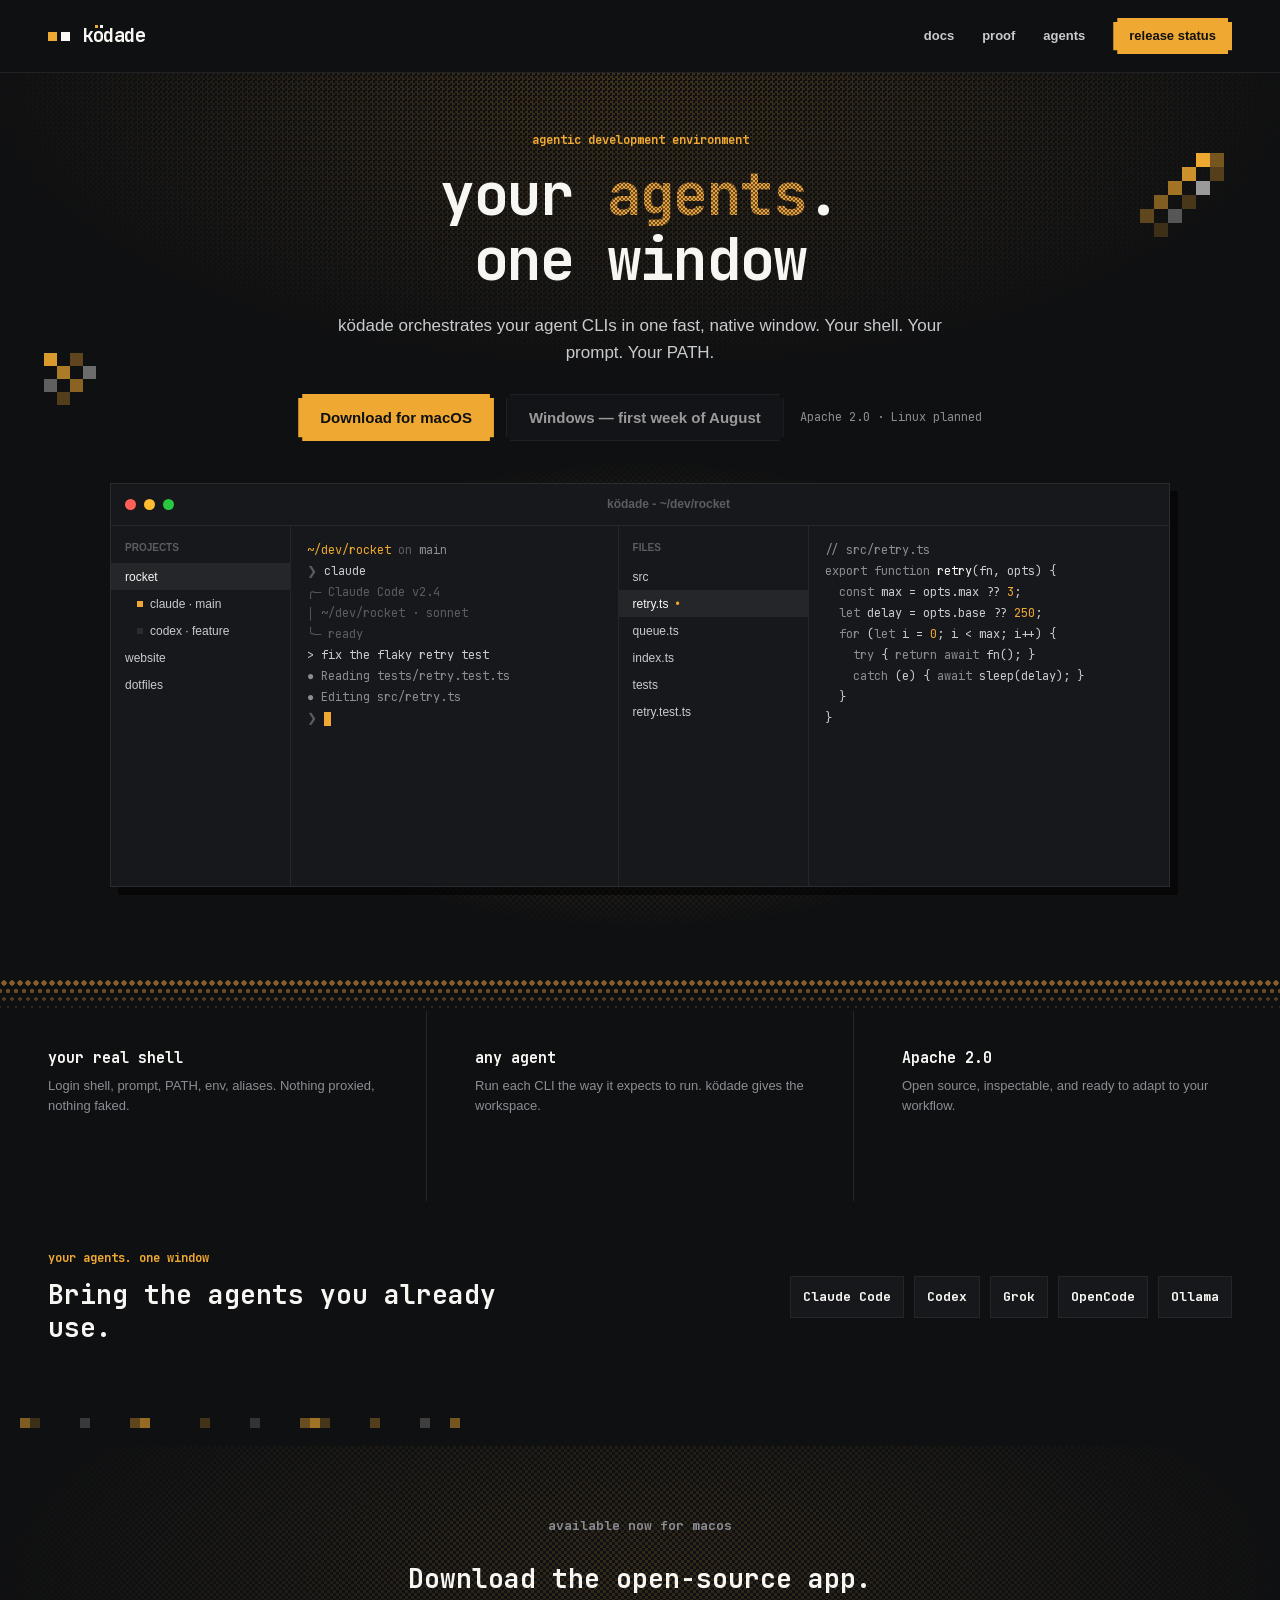
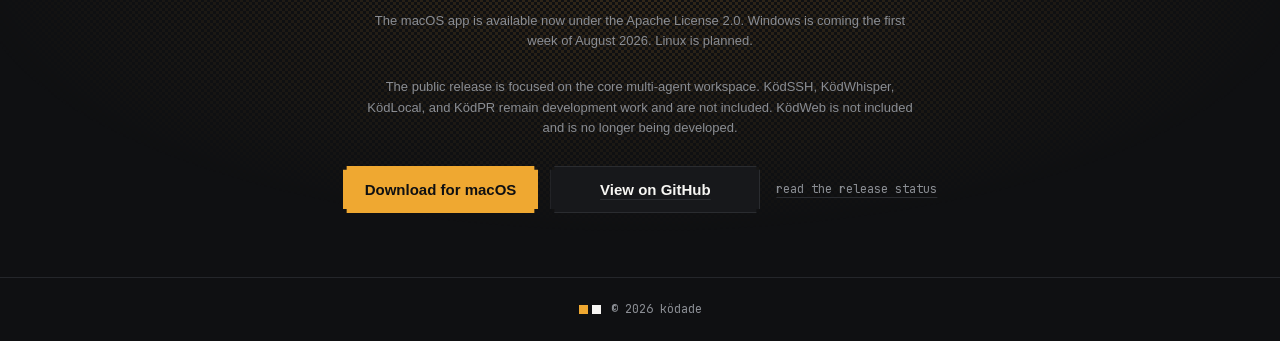
==== index.html @ 2d123f6f "docs: align site with Apache public release" ====
<!doctype html>
<html lang="en">
  <head>
    <meta charset="utf-8">
    <meta name="viewport" content="width=device-width, initial-scale=1">
    <title>ködade — your agents. one window</title>
    <meta
      name="description"
      content="ködade brings your agent CLIs together in one fast, native window. Open source under the Apache License 2.0."
    >
    <meta property="og:title" content="ködade — your agents. one window">
    <meta property="og:description" content="ködade brings your agent CLIs together in one fast, native window. Open source under the Apache License 2.0.">
    <meta property="og:type" content="website">
    <meta property="og:url" content="https://kodade.com/">
    <meta name="twitter:card" content="summary">
    <meta name="theme-color" content="#0F1012">
    <link rel="icon" href="favicon.svg" type="image/svg+xml">
    <link rel="preload" href="fonts/jetbrains-mono-latin.woff2" as="font" type="font/woff2" crossorigin>
    <link rel="stylesheet" href="styles.css">
  </head>
  <body>
    <header class="site-header" aria-label="Primary">
      <a class="brand" href="/" aria-label="ködade home">
        <span class="brand-mark" aria-hidden="true">
          <span></span>
          <span></span>
        </span>
        <span class="wordmark" aria-hidden="true">k<span class="wm-o"><span class="wm-o-space">ö</span><span class="wm-o-body">o</span><span class="wm-dot wm-dot-l"></span><span class="wm-dot wm-dot-r"></span></span>dade</span>
      </a>
      <nav class="nav-links" aria-label="Site">
        <a href="/docs/">docs</a>
        <a href="#proof">proof</a>
        <a href="#agents">agents</a>
        <a class="nav-cta pixel-clip" href="/docs/support/platform-status/">release status</a>
      </nav>
    </header>

    <main>
      <section class="hero" aria-labelledby="hero-title">
        <!-- Dither halo + ornaments behind the headline (SITE-PLAN §1, pushed
             denser than the 4a mock). All decorative, all pointer-events:none. -->
        <div class="hero-fx" aria-hidden="true">
          <!-- amber halo (5px), paper halo (3px tighter), coarse 8px amber layer -->
          <div class="dither-field hero-halo-amber"></div>
          <div class="dither-field hero-halo-paper"></div>
          <div class="dither-field hero-halo-coarse"></div>
          <!-- amber corner wedges, left + right (mock lines 44-45) -->
          <div class="dither-field hero-wedge-l"></div>
          <div class="dither-field hero-wedge-r"></div>
          <!-- pixel stair ornaments: top-right 6-col/14px, mid-left 4-col/13px -->
          <div class="pixel-stair stair-tr">
            <i class="cell-amber" style="grid-column:5;grid-row:1"></i>
            <i class="cell-amber" style="grid-column:6;grid-row:1;opacity:.45"></i>
            <i class="cell-amber" style="grid-column:4;grid-row:2;opacity:.85"></i>
            <i class="cell-amber" style="grid-column:6;grid-row:2;opacity:.3"></i>
            <i class="cell-amber" style="grid-column:3;grid-row:3;opacity:.65"></i>
            <i class="cell-paper" style="grid-column:5;grid-row:3;opacity:.6"></i>
            <i class="cell-amber" style="grid-column:2;grid-row:4;opacity:.5"></i>
            <i class="cell-amber" style="grid-column:4;grid-row:4;opacity:.25"></i>
            <i class="cell-amber" style="grid-column:1;grid-row:5;opacity:.35"></i>
            <i class="cell-paper" style="grid-column:3;grid-row:5;opacity:.3"></i>
            <i class="cell-amber" style="grid-column:2;grid-row:6;opacity:.2"></i>
          </div>
          <div class="pixel-stair stair-ml" style="--stair-cell:13px;--stair-cols:4">
            <i class="cell-amber" style="grid-column:1;grid-row:1;opacity:.9"></i>
            <i class="cell-amber" style="grid-column:3;grid-row:1;opacity:.35"></i>
            <i class="cell-amber" style="grid-column:2;grid-row:2;opacity:.7"></i>
            <i class="cell-paper" style="grid-column:4;grid-row:2;opacity:.4"></i>
            <i class="cell-paper" style="grid-column:1;grid-row:3;opacity:.35"></i>
            <i class="cell-amber" style="grid-column:3;grid-row:3;opacity:.55"></i>
            <i class="cell-amber" style="grid-column:2;grid-row:4;opacity:.3"></i>
          </div>
        </div>

        <div class="hero-copy">
          <p class="eyebrow">agentic development environment</p>
          <h1 id="hero-title"><span class="visually-hidden">your agents. one window</span><span aria-hidden="true">your <span class="headline-accent">agents</span>.<br>one window</span></h1>
          <p class="lede">
            ködade orchestrates your agent CLIs in one fast, native window.
            Your shell. Your prompt. Your PATH.
          </p>
          <div class="hero-actions">
            <div class="release-actions" aria-label="Platform release status">
              <a class="button-primary pixel-clip" href="https://github.com/Kodade/kodade/releases/latest">Download for macOS</a>
              <span class="button-secondary pixel-clip download-disabled" aria-disabled="true">Windows — first week of August</span>
            </div>
            <span class="meta-line">Apache 2.0 · Linux planned</span>
          </div>
        </div>

        <div class="product-shell-wrap">
          <!-- Double dither glow behind the window (mock lines 109-110): a wide
               6px amber field + a tighter 3px amber field, both center-masked
               ellipses. Purely decorative, sits behind the opaque window. -->
          <div class="mock-glow" aria-hidden="true">
            <div class="dither-field mock-glow-wide"></div>
            <div class="dither-field mock-glow-tight"></div>
          </div>
          <div class="product-shell" role="img" aria-label="Preview of the ködade app window: project sidebar, terminal running Claude Code, file list, and editor">
            <div class="window-bar">
              <span class="traffic traffic-red"></span>
              <span class="traffic traffic-yellow"></span>
              <span class="traffic traffic-green"></span>
              <span class="window-title">ködade - ~/dev/rocket</span>
            </div>
            <div class="workspace-preview">
              <aside class="project-rail" aria-label="Projects">
                <p class="rail-label">PROJECTS</p>
                <div class="rail-row active">rocket</div>
                <div class="rail-row nested running"><span></span>claude · main</div>
                <div class="rail-row nested"><span></span>codex · feature</div>
                <div class="rail-row">website</div>
                <div class="rail-row">dotfiles</div>
              </aside>
              <section class="terminal-pane" aria-label="Terminal">
                <p><span class="accent-text">~/dev/rocket</span> <span class="muted">on</span> <span class="dim">main</span></p>
                <p><span class="prompt">❯</span> claude</p>
                <p class="muted">╭─ Claude Code v2.4</p>
                <p class="muted">│  ~/dev/rocket · sonnet</p>
                <p class="muted">╰─ ready</p>
                <p>&gt; fix the flaky retry test</p>
                <p class="dim">● Reading tests/retry.test.ts</p>
                <p class="dim">● Editing src/retry.ts</p>
                <p><span class="prompt">❯</span> <span class="cursor"></span></p>
              </section>
              <aside class="file-rail" aria-label="Files">
                <p class="rail-label">FILES</p>
                <div class="file-row">src</div>
                <div class="file-row active">retry.ts <span>•</span></div>
                <div class="file-row">queue.ts</div>
                <div class="file-row">index.ts</div>
                <div class="file-row">tests</div>
                <div class="file-row">retry.test.ts</div>
              </aside>
              <section class="editor-pane" aria-label="Editor">
                <p class="muted">// src/retry.ts</p>
                <p><span class="muted">export function</span> <span class="bright-text">retry</span>(fn, opts) {</p>
                <p>&nbsp;&nbsp;<span class="muted">const</span> max = opts.max ?? <span class="accent-text">3</span>;</p>
                <p>&nbsp;&nbsp;<span class="muted">let</span> delay = opts.base ?? <span class="accent-text">250</span>;</p>
                <p>&nbsp;&nbsp;<span class="muted">for</span> (<span class="muted">let</span> i = <span class="accent-text">0</span>; i &lt; max; i++) {</p>
                <p>&nbsp;&nbsp;&nbsp;&nbsp;<span class="muted">try</span> { <span class="muted">return await</span> fn(); }</p>
                <p>&nbsp;&nbsp;&nbsp;&nbsp;<span class="muted">catch</span> (e) { <span class="muted">await</span> sleep(delay); }</p>
                <p>&nbsp;&nbsp;}</p>
                <p>}</p>
              </section>
            </div>
          </div>
        </div>
      </section>

      <!-- Halftone ramp seam: transition out of the hero/mock region (SITE-PLAN §2.4). -->
      <div class="halftone-ramp seam-out-of-hero" aria-hidden="true"></div>

      <section class="proof" id="proof" aria-label="Product proof points">
        <article>
          <h2>your real shell</h2>
          <p>Login shell, prompt, PATH, env, aliases. Nothing proxied, nothing faked.</p>
        </article>
        <article>
          <h2>any agent</h2>
          <p>Run each CLI the way it expects to run. ködade gives the workspace.</p>
        </article>
        <article>
          <h2>Apache 2.0</h2>
          <p>Open source, inspectable, and ready to adapt to your workflow.</p>
        </article>
      </section>

      <section class="agent-strip" id="agents" aria-labelledby="agents-title">
        <div>
          <p class="section-kicker">your agents. one window</p>
          <h2 id="agents-title">Bring the agents you already use.</h2>
        </div>
        <ul class="agent-list" aria-label="Supported agent CLIs">
          <li>Claude Code</li>
          <li>Codex</li>
          <li>Grok</li>
          <li>OpenCode</li>
          <li>Ollama</li>
        </ul>
      </section>

      <!-- Pixel-stair seam: quiet decorative band before the download section
           (SITE-PLAN §2.7). Sparse scattered cells, not a solid stripe. -->
      <div class="stair-seam" aria-hidden="true">
        <div class="pixel-stair" style="--stair-cell:10px;--stair-cols:48">
          <i class="cell-amber" style="grid-column:3;grid-row:1;opacity:.5"></i>
          <i class="cell-amber" style="grid-column:4;grid-row:1;opacity:.2"></i>
          <i class="cell-paper" style="grid-column:9;grid-row:1;opacity:.18"></i>
          <i class="cell-amber" style="grid-column:14;grid-row:1;opacity:.35"></i>
          <i class="cell-amber" style="grid-column:15;grid-row:1;opacity:.6"></i>
          <i class="cell-amber" style="grid-column:21;grid-row:1;opacity:.22"></i>
          <i class="cell-paper" style="grid-column:26;grid-row:1;opacity:.15"></i>
          <i class="cell-amber" style="grid-column:31;grid-row:1;opacity:.4"></i>
          <i class="cell-amber" style="grid-column:32;grid-row:1;opacity:.65"></i>
          <i class="cell-amber" style="grid-column:33;grid-row:1;opacity:.25"></i>
          <i class="cell-amber" style="grid-column:38;grid-row:1;opacity:.3"></i>
          <i class="cell-paper" style="grid-column:43;grid-row:1;opacity:.2"></i>
          <i class="cell-amber" style="grid-column:46;grid-row:1;opacity:.45"></i>
        </div>
      </div>

      <section class="download" id="download" aria-labelledby="download-title">
        <div class="dither-field download-dither" aria-hidden="true"></div>
        <p class="section-kicker">available now for macOS</p>
        <h2 id="download-title">Download the open-source app.</h2>
        <p>
          The macOS app is available now under the Apache License 2.0. Windows
          is coming the first week of August 2026. Linux is planned.
        </p>
        <p>
          The public release is focused on the core multi-agent workspace.
          KödSSH, KödWhisper, KödLocal, and KödPR remain development work and
          are not included. KödWeb is not included and is no longer being developed.
        </p>
        <div class="hero-actions download-actions">
          <div class="release-actions" aria-label="Platform release status">
            <a class="button-primary pixel-clip" href="https://github.com/Kodade/kodade/releases/latest">Download for macOS</a>
            <a class="button-secondary pixel-clip release-link" href="https://github.com/Kodade/kodade">View on GitHub</a>
          </div>
          <a class="meta-line release-link" href="/docs/support/platform-status/">read the release status</a>
        </div>
      </section>
    </main>

    <footer class="site-footer">
      <span class="brand-mark" aria-hidden="true">
        <span></span>
        <span></span>
      </span>
      <p>© 2026 ködade</p>
    </footer>
  </body>
</html>
---- styles.css ----
/* Self-hosted JetBrains Mono (latin subset, variable weight 100-800, ~31 KB) --
   the brand display face (DESIGN.md §3). font-display: swap so text renders
   in the fallback mono stack while it loads. */
@font-face {
  font-family: "JetBrains Mono";
  font-style: normal;
  font-weight: 100 800;
  font-display: swap;
  src: url("fonts/jetbrains-mono-latin.woff2") format("woff2");
  unicode-range: U+0000-00FF, U+0131, U+0152-0153, U+02BB-02BC, U+02C6, U+02DA,
    U+02DC, U+0304, U+0308, U+0329, U+2000-206F, U+20AC, U+2122, U+2191, U+2193,
    U+2212, U+2215, U+FEFF, U+FFFD;
}

:root {
  --ink-950: #0f1012;
  --ink-900: #17181b;
  --ink-800: #202226;
  --ink-700: #2a2c30;
  --ink-600: #5a5d63;
  --ink-500: #8a8d93;
  --ink-300: #c9cbce;
  --paper: #f7f6f3;
  --paper-raised: #ffffff;
  --accent: #e6a03c; /* hex fallback; oklch override in @supports below */
  --accent-on-light: oklch(0.66 0.14 75);
  --mono: "JetBrains Mono", "SFMono-Regular", Consolas, "Liberation Mono", monospace;
  --sans: -apple-system, BlinkMacSystemFont, "Segoe UI", sans-serif;

  /* Dither vocabulary (SITE-PLAN §1) --- raw RGB channels for the two dither
     inks, so consumers set only --dither-alpha to pick a step. */
  --dither-amber: 230, 160, 60;   /* amber ink, matches mock rgba(230,160,60) */
  --dither-paper: 247, 246, 243;  /* paper ink, matches mock rgba(247,246,243) */

  /* Dither-alpha steps (subtle -> dense). Consumers pick one via --dither-alpha. */
  --dither-a1: 0.08;   /* faint paper wash (mock line 42) */
  --dither-a2: 0.18;   /* halftone tail (mock line 177) */
  --dither-a3: 0.2;    /* amber halo base (mock line 41) */
  --dither-a4: 0.28;   /* amber wedges (mock lines 44-45) */
  --dither-a5: 0.35;   /* mock line 110 glow */
  --dither-a6: 0.5;    /* dense window glow (mock line 109) */

  /* Hard offset shadow --- never blurred (SITE-PLAN §1, mock line 111). */
  --hard-shadow: 8px 8px 0 rgba(0, 0, 0, 0.55);

  /* Product-window mock hairline (mock lines 113, 125, 134, 146, 149): a hair
     lighter than --ink-700 (window border). Scoped to the mock rather than
     reusing --ink-800, which the header also relies on. */
  --mock-hairline: #24262a;
}

/* Wide-gamut accent where oklch is supported (DESIGN.md's canonical value);
   older browsers keep the hex fallback declared in :root. */
@supports (color: oklch(0.78 0.15 75)) {
  :root {
    --accent: oklch(0.78 0.15 75);
  }
}

* {
  box-sizing: border-box;
}

/* Hard geometry baseline (SITE-PLAN §1): squared corners everywhere. Individual
   components opt back into rounding only where a real macOS widget needs it
   (traffic lights below). */
*,
*::before,
*::after {
  border-radius: 0;
}

@media (prefers-reduced-motion: no-preference) {
  html {
    scroll-behavior: smooth;
  }
}

body {
  margin: 0;
  color: var(--paper);
  background: var(--ink-950);
  font-family: var(--sans);
  font-size: 15px;
  line-height: 1.55;
}

a {
  color: inherit;
}

.site-header {
  align-items: center;
  background: var(--ink-950);
  border-bottom: 1px solid var(--ink-800);
  color: var(--paper);
  display: flex;
  gap: 24px;
  justify-content: space-between;
  padding: 18px 48px;
}

.brand {
  align-items: center;
  display: inline-flex;
  gap: 12px;
  min-width: max-content;
  text-decoration: none;
}

.brand-mark {
  display: inline-flex;
  gap: 4px;
}

.brand-mark span {
  display: block;
  height: 9px;
  width: 9px;
}

.brand-mark span:first-child {
  background: var(--accent);
}

.brand-mark span:last-child {
  background: var(--paper);
}

.wordmark {
  color: var(--paper);
  font-family: var(--mono);
  font-size: 19px;
  font-weight: 700;
  letter-spacing: -0.02em;
}

/* Pixel-umlaut o (mock lines 79-88): a hidden "ö" reserves the slot width, a
   positioned "o" sits under two 3px squares — left amber, right paper. */
.wm-o {
  display: inline-block;
  position: relative;
}
.wm-o-space {
  visibility: hidden;
}
.wm-o-body {
  bottom: 0;
  left: 0;
  position: absolute;
}
.wm-dot {
  height: 3px;
  position: absolute;
  top: 4px;
  width: 3px;
}
.wm-dot-l {
  background: var(--accent);
  left: 2px;
}
.wm-dot-r {
  background: var(--paper);
  left: 7px;
}

.nav-links {
  align-items: center;
  display: flex;
  gap: 28px;
  font-size: 13px;
  font-weight: 600;
}

.nav-links a {
  color: var(--ink-300);
  isolation: isolate; /* keep the z-index:-1 hover underlay inside the link */
  position: relative;
  text-decoration: none;
}

/* Nav-link hover: a subtle amber-dither underlay fades the text to paper --
   dither texture on hover, never a smooth color wash (SITE-PLAN §1). */
.nav-links a:not(.nav-cta)::before {
  background: conic-gradient(
    rgba(var(--dither-amber), 0.5) 25%,
    transparent 0 50%,
    rgba(var(--dither-amber), 0.5) 0 75%,
    transparent 0
  );
  background-size: 2px 2px;
  bottom: -3px;
  content: "";
  left: -3px;
  opacity: 0;
  pointer-events: none;
  position: absolute;
  right: -3px;
  top: -3px;
  z-index: -1;
}
.nav-links a:not(.nav-cta):hover {
  color: var(--paper);
}
.nav-links a:not(.nav-cta):hover::before {
  opacity: 1;
}

.nav-links .nav-cta {
  background: var(--accent);
  color: var(--ink-950);
  overflow: hidden;
  padding: 8px 16px;
  position: relative;
}
/* CTA hover: a paper-dither texture sweeps over the amber (no smooth fade). */
.cta-dither {
  overflow: hidden;
  position: relative; /* containing block for the ::after overlay */
}
.cta-dither::after {
  background: conic-gradient(
    rgba(var(--dither-paper), 0.55) 25%,
    transparent 0 50%,
    rgba(var(--dither-paper), 0.55) 0 75%,
    transparent 0
  );
  background-size: 3px 3px;
  content: "";
  inset: 0;
  opacity: 0;
  pointer-events: none;
  position: absolute;
}
.cta-dither:hover::after {
  opacity: 1;
}

/* Keyboard focus. The clip-path on .pixel-clip eats outlines drawn outside
   the shape, so the CTA focus ring sits inset, inside the clip. */
.pixel-clip:focus-visible {
  outline: 2px solid var(--ink-950);
  outline-offset: -6px;
}
.nav-links a:not(.nav-cta):focus-visible {
  color: var(--paper);
}
.nav-links a:not(.nav-cta):focus-visible::before {
  opacity: 1;
}

.hero {
  background: var(--ink-950);
  color: var(--paper);
  overflow: hidden;
  padding: 58px 48px 34px;
  position: relative;
}

/* Decorative layer holding halos, wedges, and stair ornaments. Spans the top
   of the hero; every child is pointer-events:none via its utility class. */
.hero-fx {
  inset: 0;
  overflow: hidden;
  pointer-events: none;
  position: absolute;
}

/* Dither halo behind the headline -- three stacked layers, denser than the
   mock so the texture reads at arm's length (SITE-PLAN §1 "denser fields").
   All anchored to the top of the hero. */
.hero-halo-amber,
.hero-halo-paper,
.hero-halo-coarse {
  left: 0;
  right: 0;
  top: 0;
}
.hero-halo-amber {
  --dither-cell: 5px;
  --dither-rgb: var(--dither-amber);
  --dither-alpha: 0.24; /* raised above mock's .20 */
  --dither-mask: radial-gradient(ellipse 72% 74% at 50% 0%, #000, transparent 74%);
  height: 560px;
}
.hero-halo-paper {
  --dither-cell: 3px;
  --dither-rgb: var(--dither-paper);
  --dither-alpha: 0.1; /* slightly above mock's .08 */
  --dither-mask: radial-gradient(ellipse 45% 50% at 50% 0%, #000, transparent 70%);
  height: 560px;
}
/* New coarse 8px amber layer -- low alpha, wide spread; carries the texture
   at distance without muddying the headline. */
.hero-halo-coarse {
  --dither-cell: 8px;
  --dither-rgb: var(--dither-amber);
  --dither-alpha: 0.12;
  --dither-mask: radial-gradient(ellipse 82% 66% at 50% 6%, #000, transparent 78%);
  height: 520px;
}

/* Amber corner wedges, left + right of the hero (mock lines 44-45). */
.hero-wedge-l,
.hero-wedge-r {
  --dither-cell: 6px;
  --dither-rgb: var(--dither-amber);
  --dither-alpha: 0.28;
  height: 420px;
}
.hero-wedge-l {
  --dither-mask: radial-gradient(ellipse 100% 70% at 0% 50%, #000, transparent 75%);
  left: 0;
  top: 120px;
  width: 300px;
}
.hero-wedge-r {
  --dither-mask: radial-gradient(ellipse 100% 70% at 100% 40%, #000, transparent 75%);
  height: 460px;
  right: 0;
  top: 60px;
  width: 340px;
}

/* Pixel stair scatter ornaments (mock lines 47-70). */
.stair-tr {
  position: absolute;
  right: 56px;
  top: 80px;
}
.stair-ml {
  left: 44px;
  position: absolute;
  top: 280px;
}

.hero-copy {
  margin: 0 auto 42px;
  max-width: 820px;
  position: relative; /* lift copy above .hero-fx */
  text-align: center;
  z-index: 1;
}

/* Screen-reader-only text keeps the full tagline available beside the
   aria-hidden visual treatment. */
.visually-hidden {
  border: 0;
  clip: rect(0 0 0 0);
  clip-path: inset(50%);
  height: 1px;
  overflow: hidden;
  padding: 0;
  position: absolute;
  white-space: nowrap;
  width: 1px;
}

/* Dither-textured headline accent: real JetBrains Mono bold filled with an
   amber Bayer checker via background-clip:text. */
.headline-accent {
  background-image: conic-gradient(
    rgba(var(--dither-amber), 1) 25%,
    rgba(var(--dither-amber), 0.4) 0 50%,
    rgba(var(--dither-amber), 1) 0 75%,
    rgba(var(--dither-amber), 0.4) 0
  );
  background-size: 4px 4px;
  -webkit-background-clip: text;
  background-clip: text;
  color: transparent;
}
/* Fallback: where background-clip:text is unsupported, show a solid amber word. */
@supports not ((-webkit-background-clip: text) or (background-clip: text)) {
  .headline-accent {
    background: none;
    color: var(--accent);
  }
}

.eyebrow,
.section-kicker {
  color: var(--accent);
  font-family: var(--mono);
  font-size: 12px;
  font-weight: 700;
  margin: 0 0 12px;
  text-transform: lowercase;
}

h1,
h2,
p {
  margin-top: 0;
}

h1 {
  font-family: var(--mono);
  font-size: clamp(34px, 8vw, 58px);
  font-weight: 700;
  letter-spacing: -0.03em;
  line-height: 1.12;
  margin-bottom: 20px;
}

.lede {
  color: var(--ink-300);
  font-size: 17px;
  line-height: 1.6;
  margin: 0 auto;
  max-width: 610px;
}

.hero-actions {
  align-items: center;
  display: flex;
  gap: 16px;
  justify-content: center;
  margin-top: 28px;
}

.button-primary {
  background: var(--accent);
  color: var(--ink-950);
  display: inline-flex;
  font-weight: 700;
  justify-content: center;
  min-height: 46px;
  min-width: 190px;
  padding: 12px 22px;
  text-decoration: none;
}

.button-secondary {
  align-items: center;
  background: var(--ink-900);
  border: 1px solid var(--ink-700);
  color: var(--paper);
  display: inline-flex;
  font-weight: 700;
  justify-content: center;
  min-height: 46px;
  min-width: 210px;
  padding: 11px 22px;
}

.button-primary:hover {
  filter: brightness(1.04);
}

.release-actions {
  display: flex;
  flex-wrap: wrap;
  gap: 12px;
  justify-content: center;
}

.download-disabled {
  cursor: default;
  opacity: 0.6; /* visibly inert until a real build ships */
  user-select: none;
}

.download-disabled:hover {
  filter: none;
}

.meta-line {
  color: var(--ink-500); /* ink-600 fails 4.5:1 on ink-950 */
  font-family: var(--mono);
  font-size: 12px;
}

.release-link {
  text-decoration-color: var(--ink-700);
  text-underline-offset: 4px;
}

.release-link:hover {
  color: var(--paper);
}

/* Wrapper positions the dither glow behind the window; the window itself is
   the positioned, opaque layer on top (mock lines 108-111). */
.product-shell-wrap {
  margin: 0 auto;
  /* Reserve room in the hero's (overflow:hidden) flow for the glow's bottom
     overhang (-90px, see .mock-glow-wide) so it isn't clipped. */
  margin-bottom: 90px;
  max-width: 1060px;
  position: relative;
}

/* Double dither glow (mock lines 109-110): wide 6px field with heavy overhang
   top/bottom + a tighter, shorter-reach 3px field. Both center-masked
   ellipses so the glow blooms from the middle and fades at the edges. */
.mock-glow {
  bottom: 0;
  left: 0;
  pointer-events: none;
  position: absolute;
  right: 0;
  top: 0;
}
/* Glow layers behind the window (mock lines 109-110). */
.mock-glow-wide {
  --dither-cell: 6px;
  --dither-rgb: var(--dither-amber);
  --dither-alpha: var(--dither-a6);
  --dither-mask: radial-gradient(ellipse 60% 58% at 50% 50%, #000, transparent 72%);
  bottom: -90px;
  left: 0;
  position: absolute;
  right: 0;
  top: -70px;
}
.mock-glow-tight {
  --dither-cell: 3px;
  --dither-rgb: var(--dither-amber);
  --dither-alpha: var(--dither-a5);
  --dither-mask: radial-gradient(ellipse 50% 50% at 50% 50%, #000, transparent 65%);
  bottom: -50px;
  left: 40px;
  position: absolute;
  right: 40px;
  top: -30px;
}

.product-shell {
  background: var(--ink-900);
  border: 1px solid var(--ink-700);
  box-shadow: var(--hard-shadow);
  overflow: hidden;
  position: relative;
}

.window-bar {
  align-items: center;
  border-bottom: 1px solid var(--mock-hairline);
  display: grid;
  gap: 8px;
  grid-template-columns: repeat(3, 11px) 1fr;
  padding: 11px 14px;
}

.traffic {
  border-radius: 50%;
  display: block;
  height: 11px;
  width: 11px;
}

.traffic-red {
  background: #ff5f57;
}

.traffic-yellow {
  background: #febc2e;
}

.traffic-green {
  background: #28c840;
}

.window-title {
  color: var(--ink-600);
  font-size: 12px;
  font-weight: 600;
  text-align: center;
}

.workspace-preview {
  display: grid;
  font-family: var(--mono);
  font-size: 12px;
  grid-template-columns: 180px 1fr 190px 1.1fr;
  height: 360px;
}

.project-rail,
.file-rail,
.terminal-pane,
.editor-pane {
  border-right: 1px solid var(--mock-hairline);
  min-width: 0;
  overflow: hidden;
}

.editor-pane {
  border-right: 0;
}

.project-rail,
.file-rail {
  color: var(--ink-300);
  font-family: var(--sans);
  padding: 14px 0;
}

.rail-label {
  color: var(--ink-600);
  font-size: 10px;
  font-weight: 700;
  margin: 0;
  padding: 0 14px 8px;
}

.rail-row,
.file-row {
  align-items: center;
  display: flex;
  gap: 7px;
  min-height: 27px;
  padding: 4px 14px;
  white-space: nowrap;
}

.rail-row.nested {
  padding-left: 26px;
}

.rail-row span {
  background: var(--ink-700);
  display: inline-block;
  height: 6px;
  width: 6px;
}

.rail-row.running span {
  background: var(--accent);
}

.rail-row.active,
.file-row.active {
  background: var(--mock-hairline);
  color: var(--paper);
}

.file-row.active span {
  color: var(--accent);
}

.terminal-pane,
.editor-pane {
  color: var(--ink-300);
  line-height: 1.75;
  padding: 14px 16px;
}

.terminal-pane p,
.editor-pane p {
  margin: 0;
  white-space: nowrap;
}

/* .muted covers both the terminal's boxed CLI banner (mock ink-600) and the
   editor's keyword tokens (mock ink-500) -- ink-500 wins since keywords are
   the dominant use; the one banner/comment line that needs ink-600 is
   corrected per-pane below. */
.muted {
  color: var(--ink-500);
}

.terminal-pane .muted,
.editor-pane p:first-child .muted {
  color: var(--ink-600);
}

.dim {
  color: var(--ink-500);
}

.prompt {
  color: var(--ink-600);
}

.accent-text {
  color: var(--accent);
}

.bright-text {
  color: var(--paper);
}

.cursor {
  background: var(--accent);
  display: inline-block;
  height: 14px;
  vertical-align: middle;
  width: 7px;
}

/* Halftone ramp seam out of the hero/mock region (SITE-PLAN §2.4). Negative
   margin pulls it up under the mock's glow overhang so the seam reads as the
   hero's own fade-out rather than a gap before the proof grid. */
.seam-out-of-hero {
  margin-top: -32px;
  position: relative;
  z-index: 1;
}

.agent-strip {
  align-items: center;
  background: var(--ink-950);
  color: var(--paper);
  display: grid;
  gap: 28px;
  grid-template-columns: minmax(220px, 0.7fr) 1fr;
  padding: 48px 48px 56px;
}

.agent-strip h2,
.download h2 {
  color: var(--paper);
  font-family: var(--mono);
  font-size: 26px;
  letter-spacing: 0;
  line-height: 1.25;
  margin-bottom: 0;
}

.agent-list {
  display: flex;
  flex-wrap: wrap;
  gap: 10px;
  justify-content: flex-end;
  list-style: none;
  margin: 0;
  padding: 0;
}

.agent-list li {
  background: var(--ink-900);
  border: 1px solid var(--mock-hairline);
  color: var(--paper);
  font-family: var(--mono);
  font-size: 13px;
  font-weight: 700;
  padding: 10px 12px;
}

/* Proof grid (mock lines 180-194): 1px #24262A gutters via the grid-gap trick
   -- the grid background paints the gutter color, each cell paints ink-950
   over it, so only the 1px seams between/around cells show the gutter. */
.proof {
  background: var(--mock-hairline);
  display: grid;
  gap: 1px;
  grid-template-columns: repeat(3, 1fr);
}

.proof article {
  background: var(--ink-950);
  display: flex;
  flex-direction: column;
  gap: 6px;
  min-height: 190px;
  padding: 36px 48px;
}

.proof h2 {
  color: var(--paper);
  font-family: var(--mono);
  font-size: 15px;
  font-weight: 700;
  letter-spacing: 0;
  margin-bottom: 0;
}

.proof p,
.download p {
  color: var(--ink-500);
  font-size: 13px;
  line-height: 1.55;
  margin-bottom: 0;
}

/* Pixel-stair seam before the download section (SITE-PLAN §2.7): sparse,
   decorative, low-opacity scatter -- a quiet seam, not a stripe. */
.stair-seam {
  overflow: hidden;
  padding: 18px 0;
}

.download {
  background: var(--ink-950);
  color: var(--paper);
  overflow: hidden;
  padding: 54px 48px 64px;
  position: relative;
  text-align: center;
}

/* Very low-alpha amber field behind the download copy for depth (SITE-PLAN
   §2.5) -- a1/a2 steps only, legibility comes first. */
.download-dither {
  --dither-cell: 6px;
  --dither-rgb: var(--dither-amber);
  --dither-alpha: var(--dither-a2);
  --dither-mask: radial-gradient(ellipse 70% 80% at 50% 30%, #000, transparent 75%);
  inset: 0;
  position: absolute;
}

.download > :not(.download-dither) {
  position: relative;
  z-index: 1;
}

.download p {
  color: var(--ink-500);
  margin: 16px auto 26px;
  max-width: 560px;
}

.download-actions {
  justify-content: center;
}

.site-footer {
  align-items: center;
  background: var(--ink-950);
  border-top: 1px solid var(--mock-hairline);
  color: var(--ink-500); /* ink-600 fails 4.5:1 on ink-950 */
  display: flex;
  font-family: var(--mono);
  font-size: 12px;
  gap: 10px;
  justify-content: center;
  padding: 22px 48px;
}

.site-footer p {
  margin: 0;
}

/* ==========================================================================
   DITHER / PIXEL VOCABULARY (SITE-PLAN §1) --- pure-CSS textures, zero images.
   All fields degrade to nothing where mask-image is unsupported (see @supports
   guard at the bottom of this block).
   ========================================================================== */

/* --- Bayer dither field ---------------------------------------------------
   The 2x2 conic checker from the mock (lines 40-45), parameterized. Drop a
   positioned div with .dither-field and override the custom properties:
     --dither-cell   cell size: 3px | 5px | 6px | 8px
     --dither-rgb    var(--dither-amber) or var(--dither-paper)
     --dither-alpha  one of --dither-a1..a6 (or a raw 0-1 number)
     --dither-mask   a radial-gradient() that shapes the field to a soft blob
   Consumer is responsible for position/size (absolute, width/height, insets).
   Defaults live in var() fallbacks (not declarations) so consumer overrides
   win regardless of where they sit in the cascade. */
.dither-field {
  pointer-events: none;
  background: conic-gradient(
    rgba(var(--dither-rgb, var(--dither-amber)), var(--dither-alpha, var(--dither-a3))) 25%,
    transparent 0 50%,
    rgba(var(--dither-rgb, var(--dither-amber)), var(--dither-alpha, var(--dither-a3))) 0 75%,
    transparent 0
  );
  background-size: var(--dither-cell, 5px) var(--dither-cell, 5px);
  -webkit-mask: var(--dither-mask, radial-gradient(ellipse 70% 72% at 50% 0%, #000, transparent 74%));
  mask: var(--dither-mask, radial-gradient(ellipse 70% 72% at 50% 0%, #000, transparent 74%));
}

/* --- Halftone ramp --------------------------------------------------------
   The 4-row shrinking-dot seam from the mock (lines 172-178), as one element
   with four stacked radial-gradient layers. Amber by default; override
   --halftone-rgb to var(--dither-paper) for a paper seam. Each row is 8px tall
   with a smaller/fainter dot than the one above, so the texture fades out. */
.halftone-ramp {
  --halftone-rgb: var(--dither-amber);
  pointer-events: none;
  height: 32px;
  background-image:
    radial-gradient(circle at 50% 50%, rgba(var(--halftone-rgb), 0.55) 44%, transparent 48%),
    radial-gradient(circle at 50% 50%, rgba(var(--halftone-rgb), 0.42) 36%, transparent 40%),
    radial-gradient(circle at 50% 50%, rgba(var(--halftone-rgb), 0.3) 28%, transparent 32%),
    radial-gradient(circle at 50% 50%, rgba(var(--halftone-rgb), 0.18) 20%, transparent 24%);
  background-size: 8px 8px;
  background-position:
    0 0,      /* row 1: densest, top */
    4px 8px,  /* row 2: offset half-cell, staggered */
    0 16px,   /* row 3 */
    4px 24px; /* row 4: faintest, bottom */
  background-repeat: repeat-x;
}

/* --- Pixel stair ornament -------------------------------------------------
   CSS-grid scatter from the mock (lines 47-70). This class is just the grid
   container; each ornament's cells are placed per-instance (inline grid-column/
   grid-row + amber/paper background + opacity), because every scatter is unique.
   Default cell 14px; override --stair-cell (mock uses 13px and 14px). */
.pixel-stair {
  --stair-cell: 14px;
  display: grid;
  grid-template-columns: repeat(var(--stair-cols, 6), var(--stair-cell));
  grid-auto-rows: var(--stair-cell);
  pointer-events: none;
}
/* Convenience cell colors so instances can use classes instead of inline bg. */
.pixel-stair .cell-amber { background: var(--accent); }
.pixel-stair .cell-paper { background: var(--paper); }

/* --- Stair-stepped corner clip -------------------------------------------
   Subtle 2-3 step pixel corner for buttons/cards (SITE-PLAN §1 "pixel-clipped
   edges"). --clip-step is the pixel depth of each stair (default 4px). Applied
   via clip-path polygon: all four corners get a 2-step notch. */
.pixel-clip {
  --clip-step: 4px;
  clip-path: polygon(
    var(--clip-step) 0,
    calc(100% - var(--clip-step)) 0,
    calc(100% - var(--clip-step)) var(--clip-step),
    100% var(--clip-step),
    100% calc(100% - var(--clip-step)),
    calc(100% - var(--clip-step)) calc(100% - var(--clip-step)),
    calc(100% - var(--clip-step)) 100%,
    var(--clip-step) 100%,
    var(--clip-step) calc(100% - var(--clip-step)),
    0 calc(100% - var(--clip-step)),
    0 var(--clip-step),
    var(--clip-step) var(--clip-step)
  );
}

/* --- Hard offset shadow ---------------------------------------------------
   The offset-never-blurred shadow (mock line 111). Utility for cards/mock. */
.hard-shadow {
  box-shadow: var(--hard-shadow);
}

/* --- Graceful degradation -------------------------------------------------
   Dither fields rely on mask-image to be shaped; without it they would paint as
   full-bleed checkerboards over the whole page. Default the field to hidden and
   only reveal it where masks are supported, so unmasked browsers get the clean
   dark layout. (Halftone ramp and pixel stairs need no mask and always show.) */
.dither-field { display: none; }
@supports (mask-image: radial-gradient(#000, transparent)) or
          (-webkit-mask-image: radial-gradient(#000, transparent)) {
  .dither-field { display: block; }
}

@media (max-width: 920px) {
  .site-header {
    align-items: flex-start;
    flex-direction: column;
    padding: 16px 22px;
  }

  .nav-links {
    gap: 16px;
    overflow-x: auto;
    width: 100%;
  }

  .hero {
    padding: 42px 22px 26px;
  }

  .lede {
    font-size: 16px;
  }

  .hero-actions {
    align-items: stretch;
    flex-direction: column;
  }

  .release-actions {
    flex-direction: column;
  }

  .meta-line {
    text-align: center;
  }

  .product-shell {
    box-shadow: 5px 5px 0 rgba(0, 0, 0, 0.5);
  }

  .workspace-preview {
    grid-template-columns: 150px minmax(360px, 1fr);
    height: 300px;
    overflow-x: auto;
  }

  .file-rail,
  .editor-pane {
    display: none;
  }

  .agent-strip,
  .proof {
    grid-template-columns: 1fr;
  }

  .agent-strip {
    padding: 34px 22px;
  }

  .agent-list {
    justify-content: flex-start;
  }

  .proof article {
    border-right: 0;
    min-height: 0;
    padding: 30px 22px;
  }

  .download {
    padding: 44px 22px 54px;
  }
}

/* Below ~700px: hide the stair ornaments and corner wedges, and soften the
   halo so texture never crowds the copy at small sizes (SITE-PLAN §4). */
@media (max-width: 700px) {
  .stair-tr,
  .stair-ml,
  .hero-wedge-l,
  .hero-wedge-r {
    display: none;
  }

  .hero-halo-amber {
    --dither-alpha: 0.18;
    height: 380px;
  }
  .hero-halo-paper {
    height: 380px;
  }
  .hero-halo-coarse {
    --dither-alpha: 0.09;
    height: 360px;
  }
}

@media (max-width: 560px) {
  .nav-links {
    font-size: 12px;
  }

  .nav-links .nav-cta {
    padding: 7px 10px;
  }

  .button-primary,
  .button-secondary {
    width: 100%;
  }

  .product-shell {
    margin-left: -8px;
    margin-right: -8px;
  }

  .workspace-preview {
    grid-template-columns: 128px 330px;
  }

  .project-rail,
  .terminal-pane {
    font-size: 11px;
  }
}

/* ==========================================================================
   Motion pass (SITE-PLAN §3) -- cursor blink, session-dot pulse, dither
   shimmer. Compositor-cheap only: opacity + background-position, nothing
   layout/paint-heavy. Entirely gated behind prefers-reduced-motion so the
   no-preference branch is the only place motion exists; the default (no
   media query matched) state above is the fully-static, reduced-motion page.
   ========================================================================== */
@media (prefers-reduced-motion: no-preference) {
  /* Block cursor blink -- 1s step-end, on/off like a real terminal caret. */
  .cursor {
    animation: cursor-blink 1s step-end infinite;
  }

  @keyframes cursor-blink {
    0%, 50% { opacity: 1; }
    50.01%, 100% { opacity: 0; }
  }

  /* Session dot pulse -- "claude · main" running indicator (DESIGN.md §4.6:
     state is visible, quiet). Slow ease-in-out breathing between full and
     dim, never a hard blink -- reads as alive, not as an alert. */
  .rail-row.running span {
    animation: session-pulse 2.8s ease-in-out infinite;
  }

  @keyframes session-pulse {
    0%, 100% { opacity: 1; }
    50% { opacity: 0.35; }
  }

  /* Dither shimmer -- one halo layer only (the coarse 8px field; it has the
     most visible cells so the drift reads at all without calling attention
     to itself). The checker moves to an oversized ::before animated with
     transform (compositor-friendly) instead of background-position (which
     would repaint the masked layer every frame); the parent keeps the mask
     and clips the child. Drifting exactly one whole 8px cell over 32s makes
     the loop point invisible. */
  .hero-halo-coarse {
    background: none;
    overflow: hidden;
  }
  .hero-halo-coarse::before {
    animation: dither-shimmer 32s linear infinite;
    background: conic-gradient(
      rgba(var(--dither-rgb, var(--dither-amber)), var(--dither-alpha, var(--dither-a3))) 25%,
      transparent 0 50%,
      rgba(var(--dither-rgb, var(--dither-amber)), var(--dither-alpha, var(--dither-a3))) 0 75%,
      transparent 0
    );
    background-size: var(--dither-cell, 8px) var(--dither-cell, 8px);
    content: "";
    inset: -8px 0 0 -8px;
    position: absolute;
    will-change: transform;
  }

  @keyframes dither-shimmer {
    from { transform: translate(0, 0); }
    to { transform: translate(8px, 8px); }
  }
}
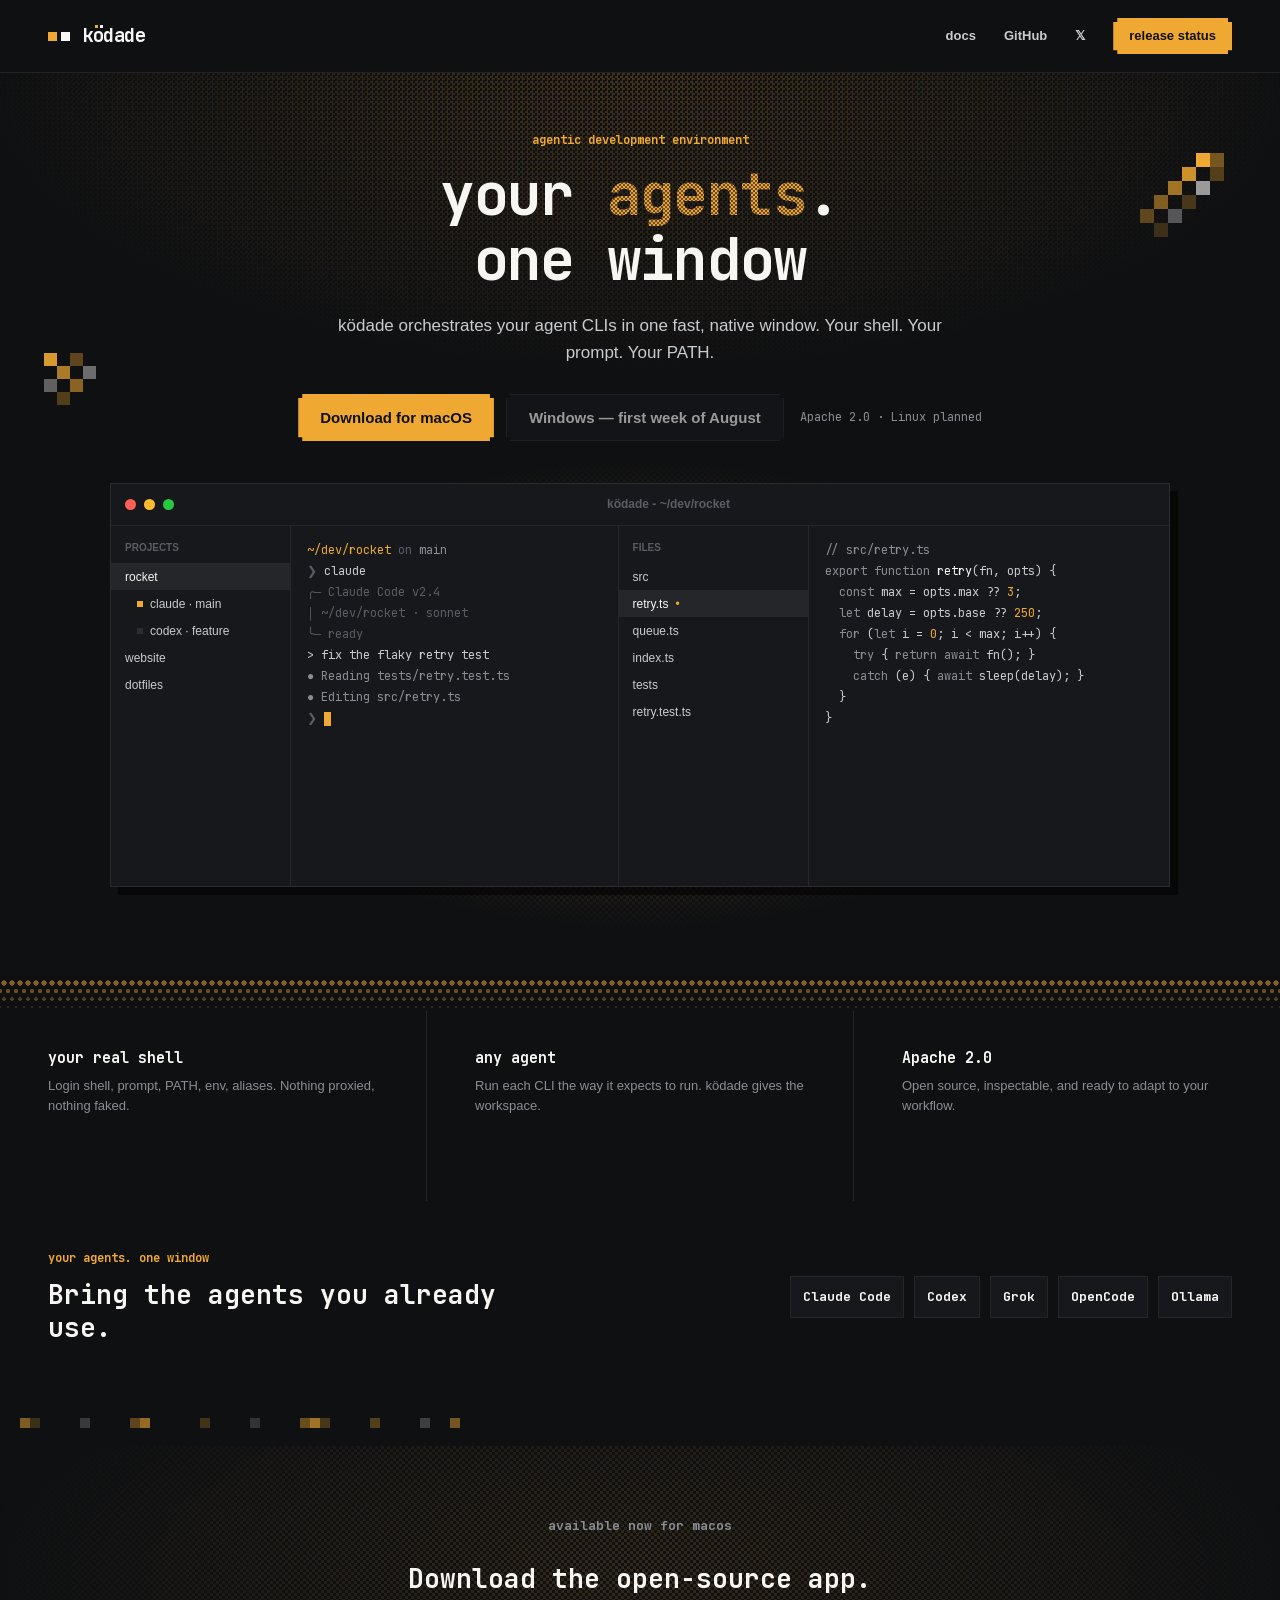
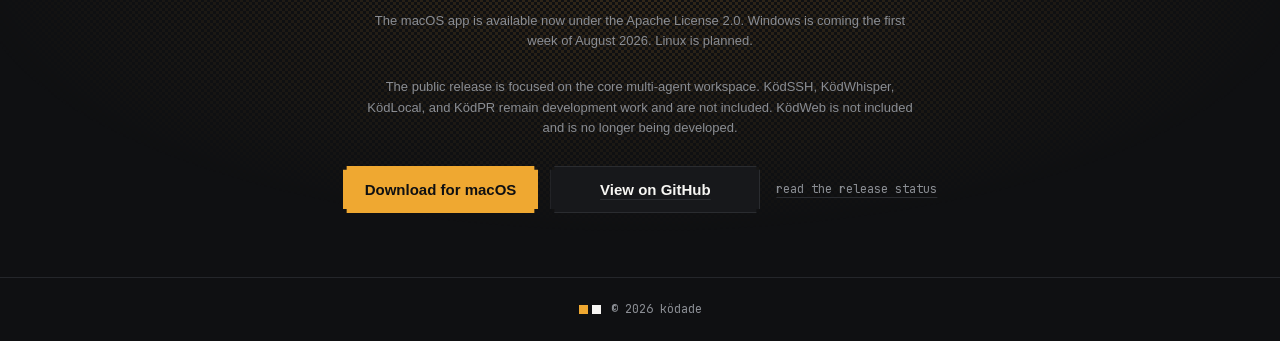
==== commit bc6221cb: "feat: link GitHub and X accounts" ====
--- a/index.html
+++ b/index.html
@@ -13,6 +13,7 @@
     <meta property="og:type" content="website">
     <meta property="og:url" content="https://kodade.com/">
     <meta name="twitter:card" content="summary">
+    <meta name="twitter:site" content="@kodadeapp">
     <meta name="theme-color" content="#0F1012">
     <link rel="icon" href="favicon.svg" type="image/svg+xml">
     <link rel="preload" href="fonts/jetbrains-mono-latin.woff2" as="font" type="font/woff2" crossorigin>
@@ -29,8 +30,8 @@
       </a>
       <nav class="nav-links" aria-label="Site">
         <a href="/docs/">docs</a>
-        <a href="#proof">proof</a>
-        <a href="#agents">agents</a>
+        <a href="https://github.com/Kodade/kodade">GitHub</a>
+        <a href="https://x.com/kodadeapp" rel="me" aria-label="ködade on 𝕏 (@kodadeapp)">𝕏</a>
         <a class="nav-cta pixel-clip" href="/docs/support/platform-status/">release status</a>
       </nav>
     </header>
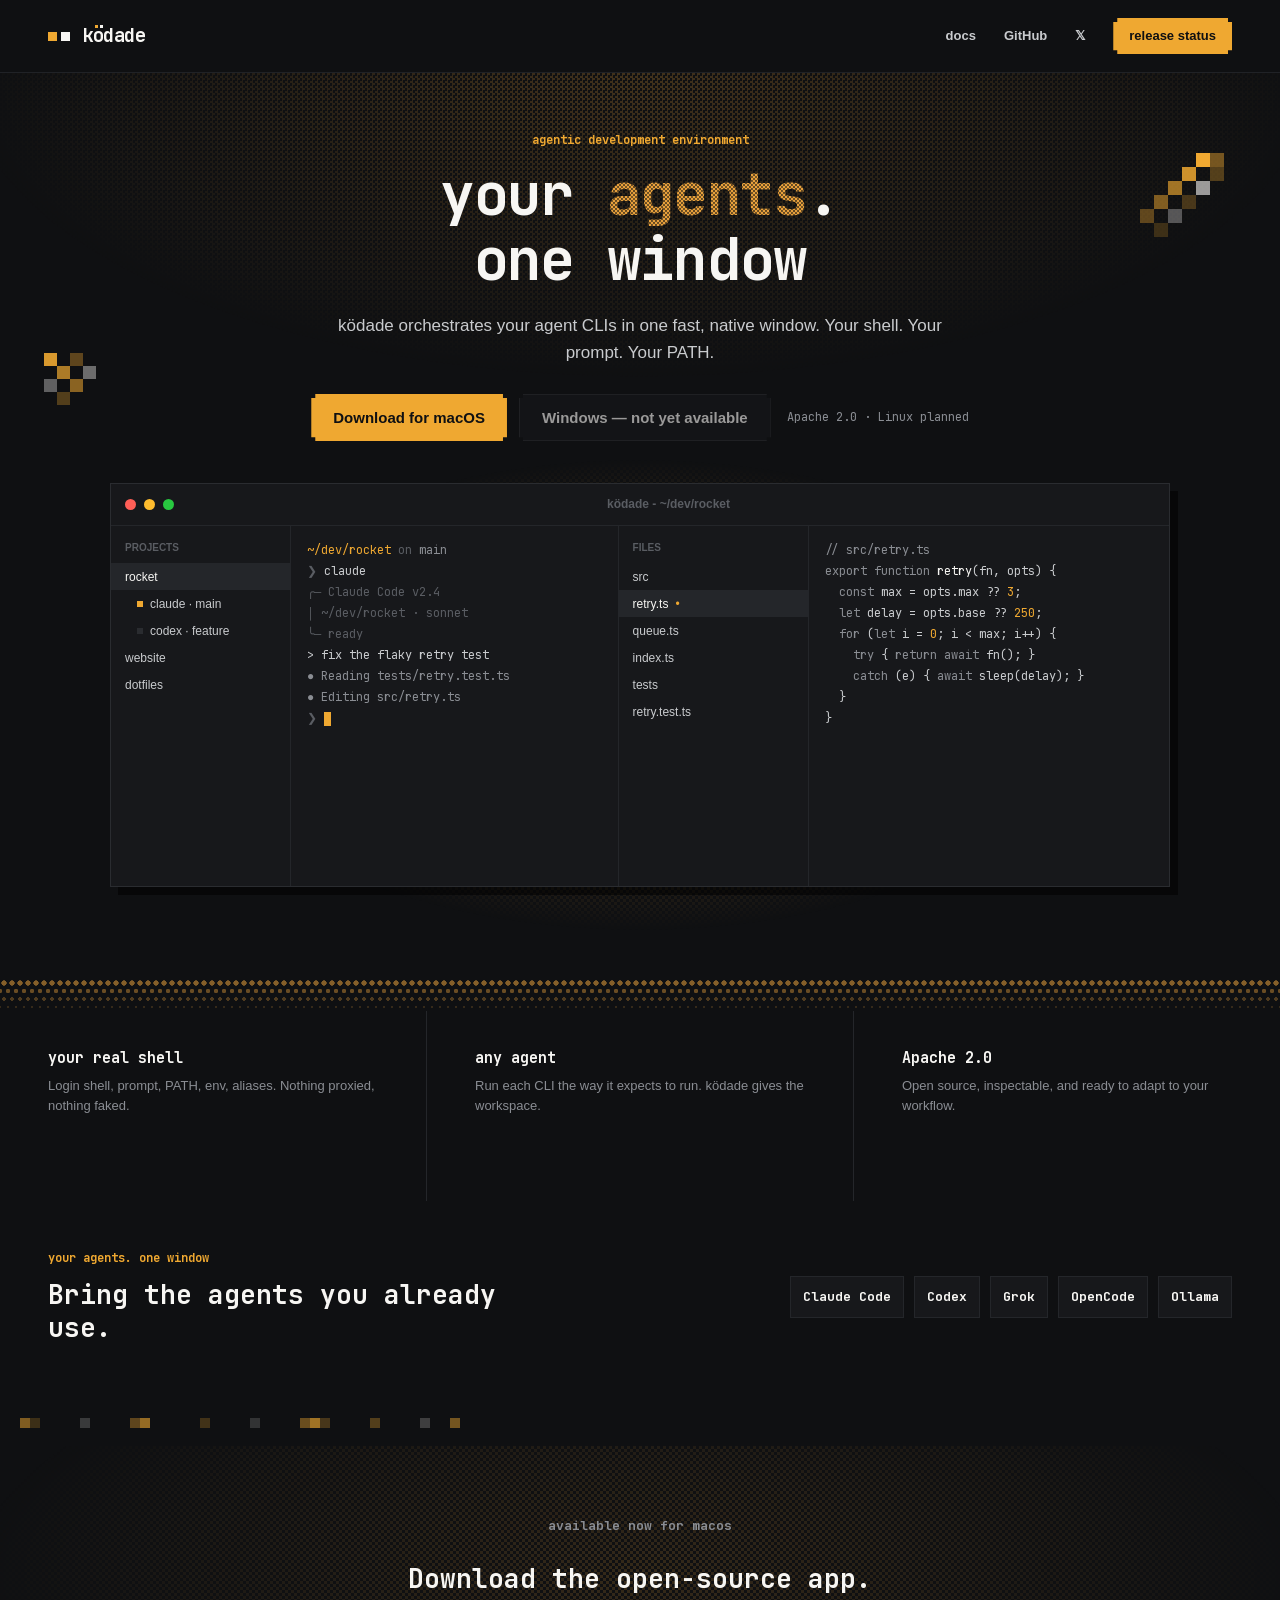
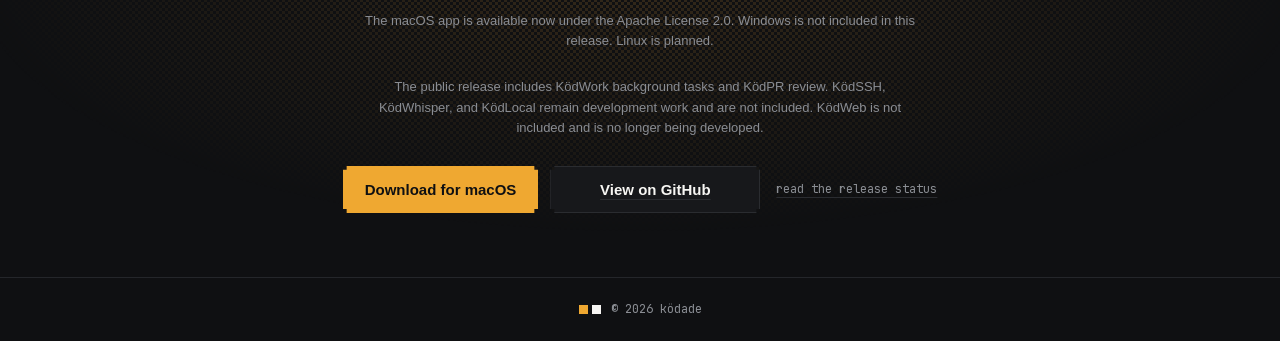
==== commit 1454162a: "docs: publish Ködade 1.7.0 Signed-off-by: ContractorKeith <ContractorKeith@users.noreply.github.com>" ====
--- a/index.html
+++ b/index.html
@@ -82,8 +82,8 @@
           </p>
           <div class="hero-actions">
             <div class="release-actions" aria-label="Platform release status">
-              <a class="button-primary pixel-clip" href="https://github.com/Kodade/kodade/releases/latest">Download for macOS</a>
-              <span class="button-secondary pixel-clip download-disabled" aria-disabled="true">Windows — first week of August</span>
+              <a class="button-primary pixel-clip" href="https://github.com/Kodade/kodade/releases/download/v1.7.0/kodade_1.7.0_aarch64.dmg">Download for macOS</a>
+              <span class="button-secondary pixel-clip download-disabled" aria-disabled="true">Windows — not yet available</span>
             </div>
             <span class="meta-line">Apache 2.0 · Linux planned</span>
           </div>
@@ -207,16 +207,16 @@
         <h2 id="download-title">Download the open-source app.</h2>
         <p>
           The macOS app is available now under the Apache License 2.0. Windows
-          is coming the first week of August 2026. Linux is planned.
+          is not included in this release. Linux is planned.
         </p>
         <p>
-          The public release is focused on the core multi-agent workspace.
-          KödSSH, KödWhisper, KödLocal, and KödPR remain development work and
-          are not included. KödWeb is not included and is no longer being developed.
+          The public release includes KödWork background tasks and KödPR review.
+          KödSSH, KödWhisper, and KödLocal remain development work and are not
+          included. KödWeb is not included and is no longer being developed.
         </p>
         <div class="hero-actions download-actions">
           <div class="release-actions" aria-label="Platform release status">
-            <a class="button-primary pixel-clip" href="https://github.com/Kodade/kodade/releases/latest">Download for macOS</a>
+            <a class="button-primary pixel-clip" href="https://github.com/Kodade/kodade/releases/download/v1.7.0/kodade_1.7.0_aarch64.dmg">Download for macOS</a>
             <a class="button-secondary pixel-clip release-link" href="https://github.com/Kodade/kodade">View on GitHub</a>
           </div>
           <a class="meta-line release-link" href="/docs/support/platform-status/">read the release status</a>
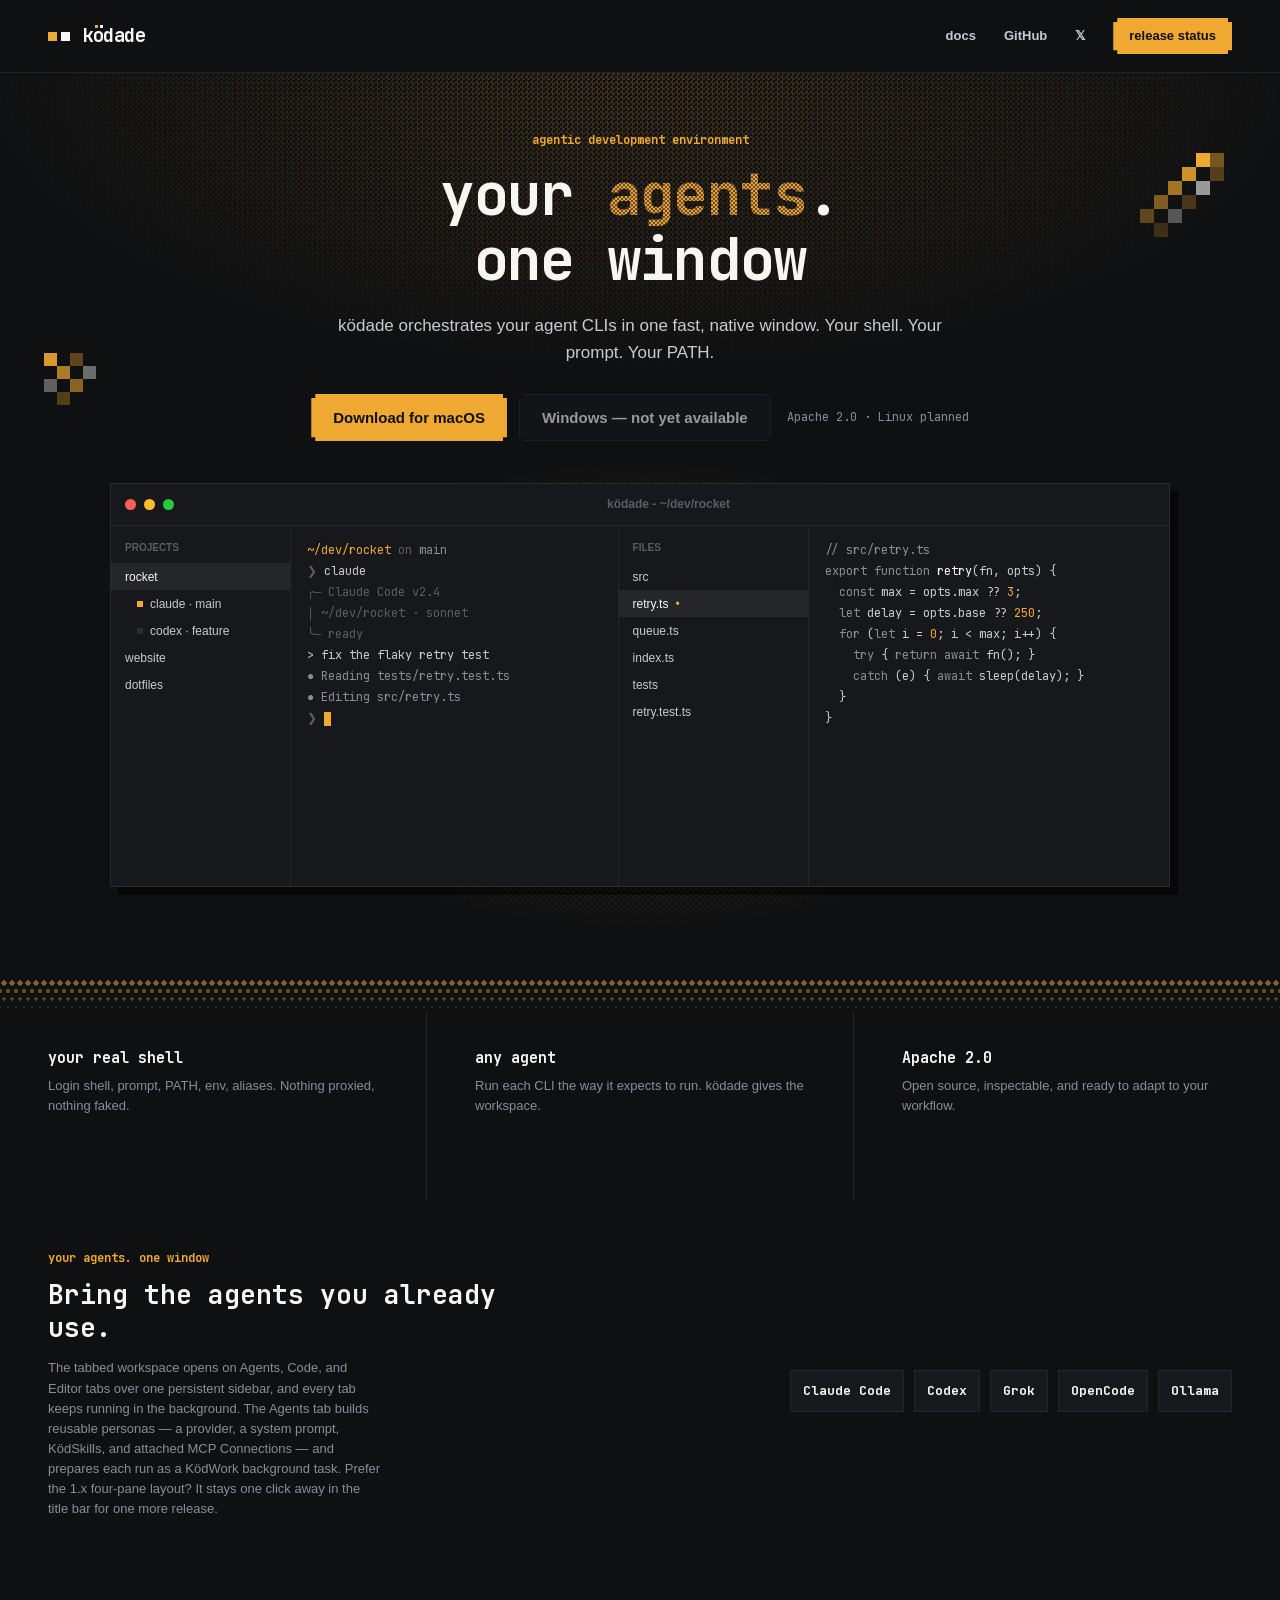
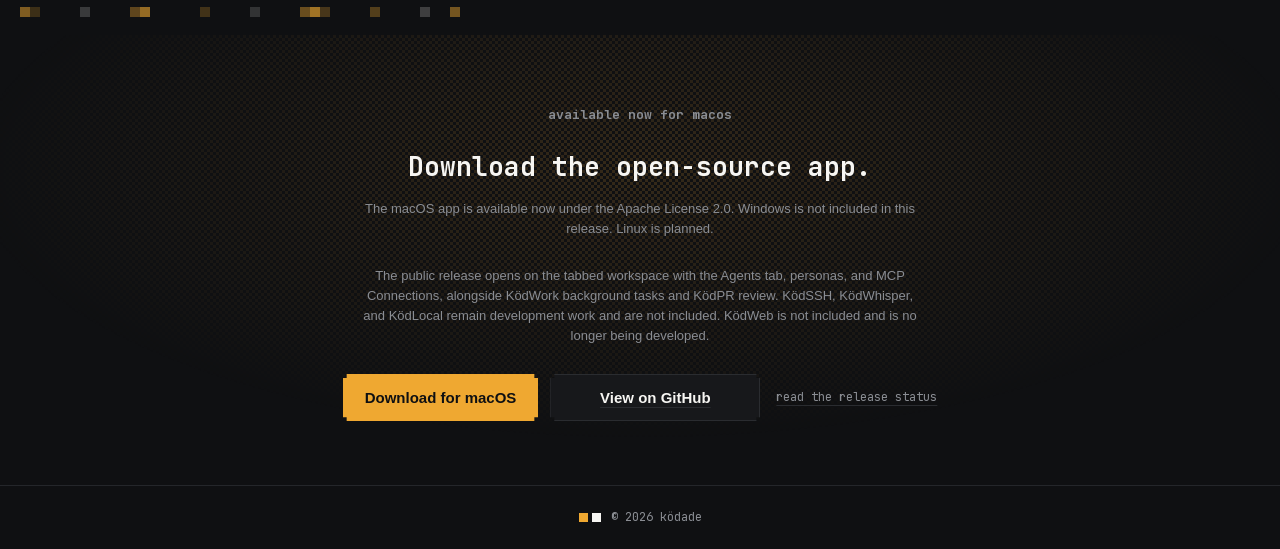
==== commit 59ac9e09: "docs: update kodade.com for the Ködade v2.0.0 release - Point landing download links at v2.0.0 and r" ====
--- a/index.html
+++ b/index.html
@@ -82,7 +82,7 @@
           </p>
           <div class="hero-actions">
             <div class="release-actions" aria-label="Platform release status">
-              <a class="button-primary pixel-clip" href="https://github.com/Kodade/kodade/releases/download/v1.7.0/kodade_1.7.0_aarch64.dmg">Download for macOS</a>
+              <a class="button-primary pixel-clip" href="https://github.com/Kodade/kodade/releases/download/v2.0.0/kodade_2.0.0_aarch64.dmg">Download for macOS</a>
               <span class="button-secondary pixel-clip download-disabled" aria-disabled="true">Windows — not yet available</span>
             </div>
             <span class="meta-line">Apache 2.0 · Linux planned</span>
@@ -171,6 +171,14 @@
         <div>
           <p class="section-kicker">your agents. one window</p>
           <h2 id="agents-title">Bring the agents you already use.</h2>
+          <p class="section-lede">
+            The tabbed workspace opens on Agents, Code, and Editor tabs over one
+            persistent sidebar, and every tab keeps running in the background.
+            The Agents tab builds reusable personas — a provider, a system
+            prompt, KödSkills, and attached MCP Connections — and prepares each
+            run as a KödWork background task. Prefer the 1.x four-pane layout?
+            It stays one click away in the title bar for one more release.
+          </p>
         </div>
         <ul class="agent-list" aria-label="Supported agent CLIs">
           <li>Claude Code</li>
@@ -210,13 +218,15 @@
           is not included in this release. Linux is planned.
         </p>
         <p>
-          The public release includes KödWork background tasks and KödPR review.
-          KödSSH, KödWhisper, and KödLocal remain development work and are not
-          included. KödWeb is not included and is no longer being developed.
+          The public release opens on the tabbed workspace with the Agents tab,
+          personas, and MCP Connections, alongside KödWork background tasks and
+          KödPR review. KödSSH, KödWhisper, and KödLocal remain development work
+          and are not included. KödWeb is not included and is no longer being
+          developed.
         </p>
         <div class="hero-actions download-actions">
           <div class="release-actions" aria-label="Platform release status">
-            <a class="button-primary pixel-clip" href="https://github.com/Kodade/kodade/releases/download/v1.7.0/kodade_1.7.0_aarch64.dmg">Download for macOS</a>
+            <a class="button-primary pixel-clip" href="https://github.com/Kodade/kodade/releases/download/v2.0.0/kodade_2.0.0_aarch64.dmg">Download for macOS</a>
             <a class="button-secondary pixel-clip release-link" href="https://github.com/Kodade/kodade">View on GitHub</a>
           </div>
           <a class="meta-line release-link" href="/docs/support/platform-status/">read the release status</a>
--- a/styles.css
+++ b/styles.css
@@ -717,6 +717,14 @@
   letter-spacing: 0;
   line-height: 1.25;
   margin-bottom: 0;
+}
+
+.agent-strip .section-lede {
+  color: var(--ink-500);
+  font-size: 13px;
+  line-height: 1.55;
+  margin-top: 14px;
+  max-width: 46ch;
 }
 
 .agent-list {
